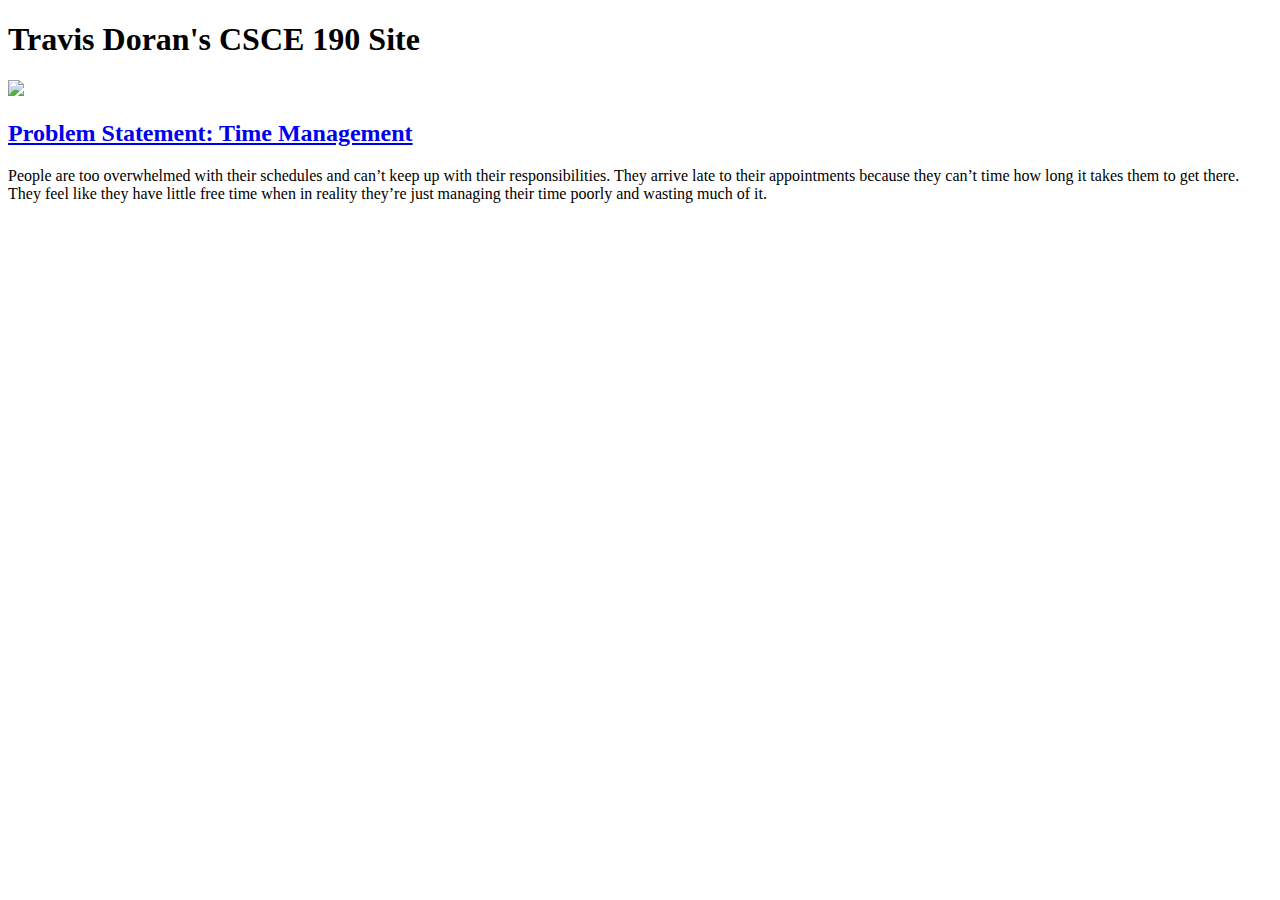
==== index.html @ 8eaff34e "Add files via upload" ====
<!DOCTYPE html>
<html>
    <head>
        <title>CSCE 190: Travis Doran</title>
    </head>
    <body>
        <h1>Travis Doran's CSCE 190 Site</h1>

        <section class="assignment">
            <a href="files/Problem Statement.pdf"><img src="images/Problem Statement.PNG"</a>
            <section class="ass-details">
                <a href="files/Problem Statement.pdf"><h2>Problem Statement: Time Management</h2></a>
                <p>People are too overwhelmed with their schedules and can’t keep up with their responsibilities. They arrive late to their appointments because they can’t time how long it takes them to get there. They feel like they have little free time when in reality they’re just managing their time poorly and wasting much of it.
                </p>
            
            </section>          
        </section>   
    </body>
</html>
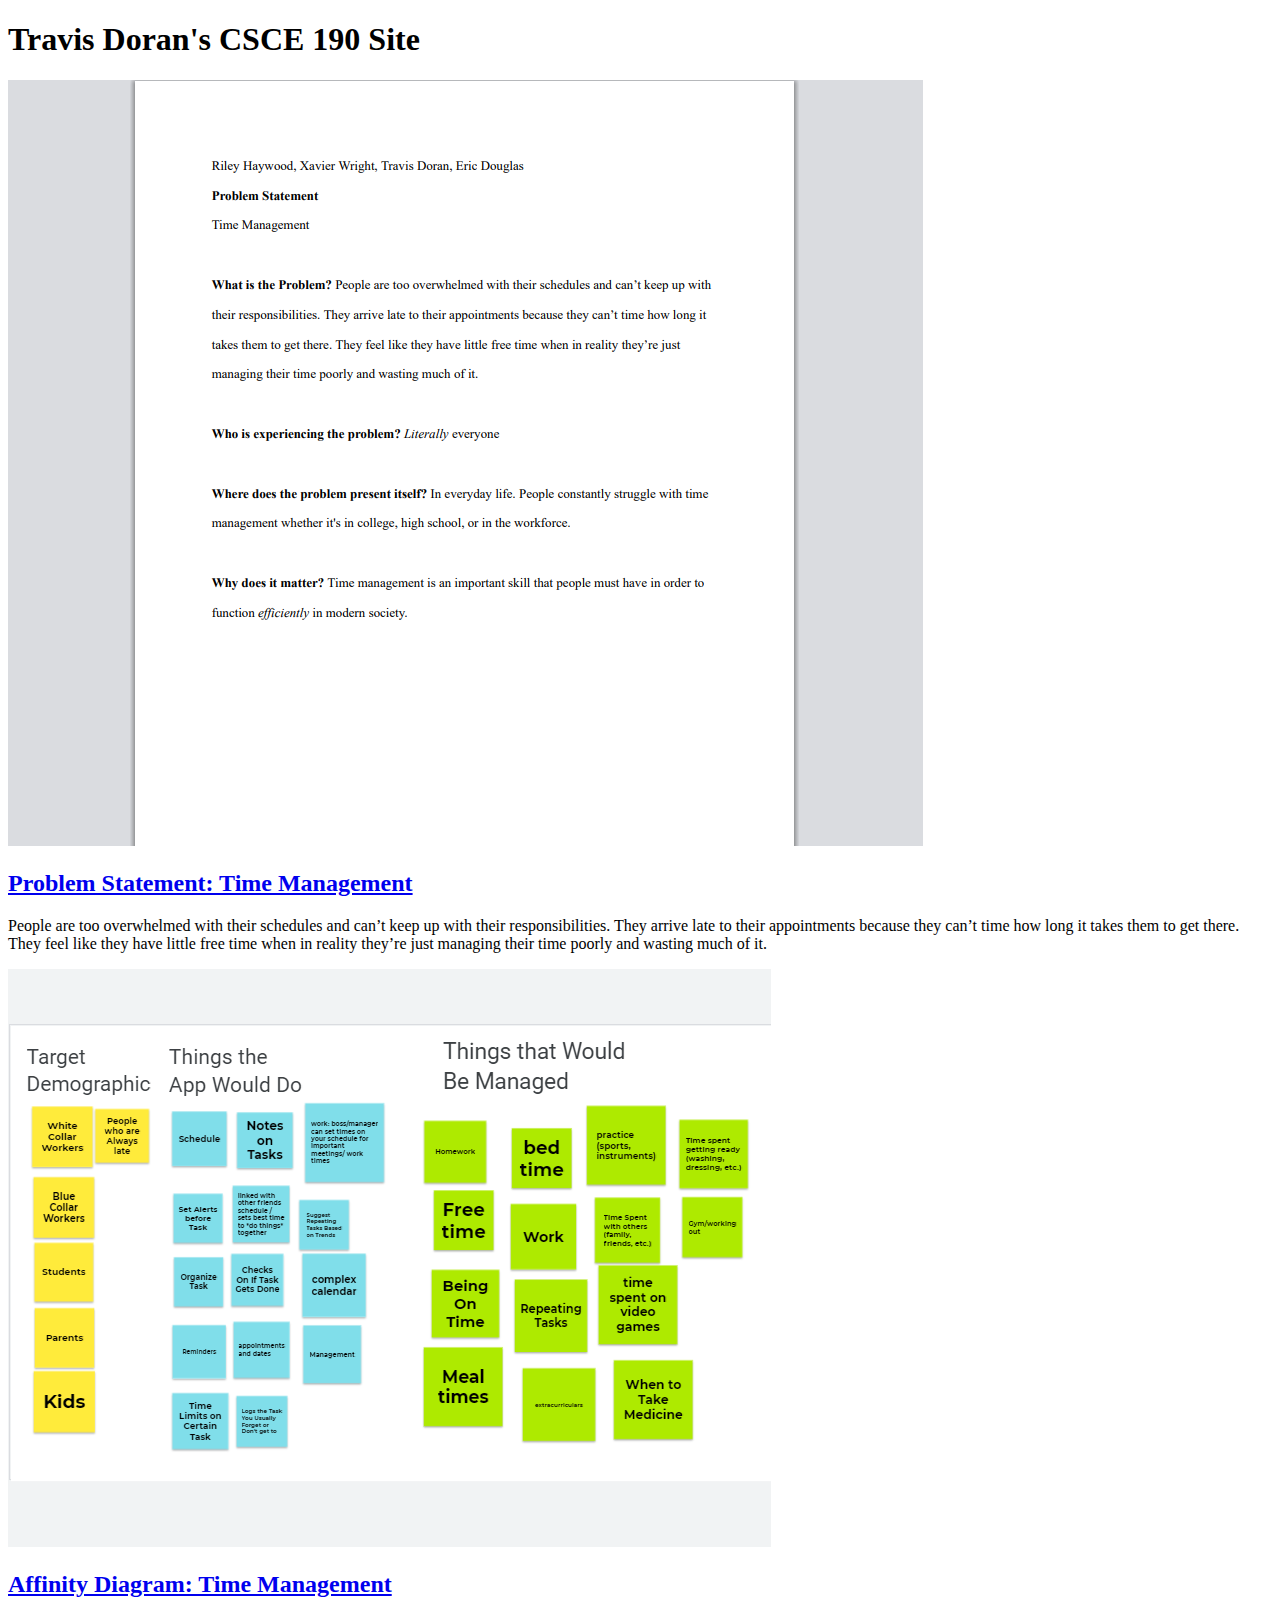
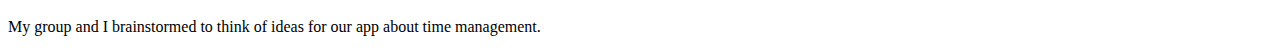
==== commit a6fa3681: "Add files via upload" ====
--- a/index.html
+++ b/index.html
@@ -5,7 +5,8 @@
     </head>
     <body>
         <h1>Travis Doran's CSCE 190 Site</h1>
-
+        
+        <!-- Problem Statement Assingment-->
         <section class="assignment">
             <a href="files/Problem Statement.pdf"><img src="images/Problem Statement.PNG"</a>
             <section class="ass-details">
@@ -14,6 +15,17 @@
                 </p>
             
             </section>          
+        </section>  
+        
+        <!-- Affinity Diagram Assignment-->
+        <section class="assignment">
+            <a href="files/affinity-diagram.pdf"><img src="images/affinity-diagram.PNG"</a>
+            <section class="ass-details">
+                <a href="files/affinity-diagram.pdf"><h2>Affinity Diagram: Time Management</h2></a>
+                <p>My group and I brainstormed to think of ideas for our app about time management.
+                </p>
+            
+            </section>          
         </section>   
     </body>
 </html>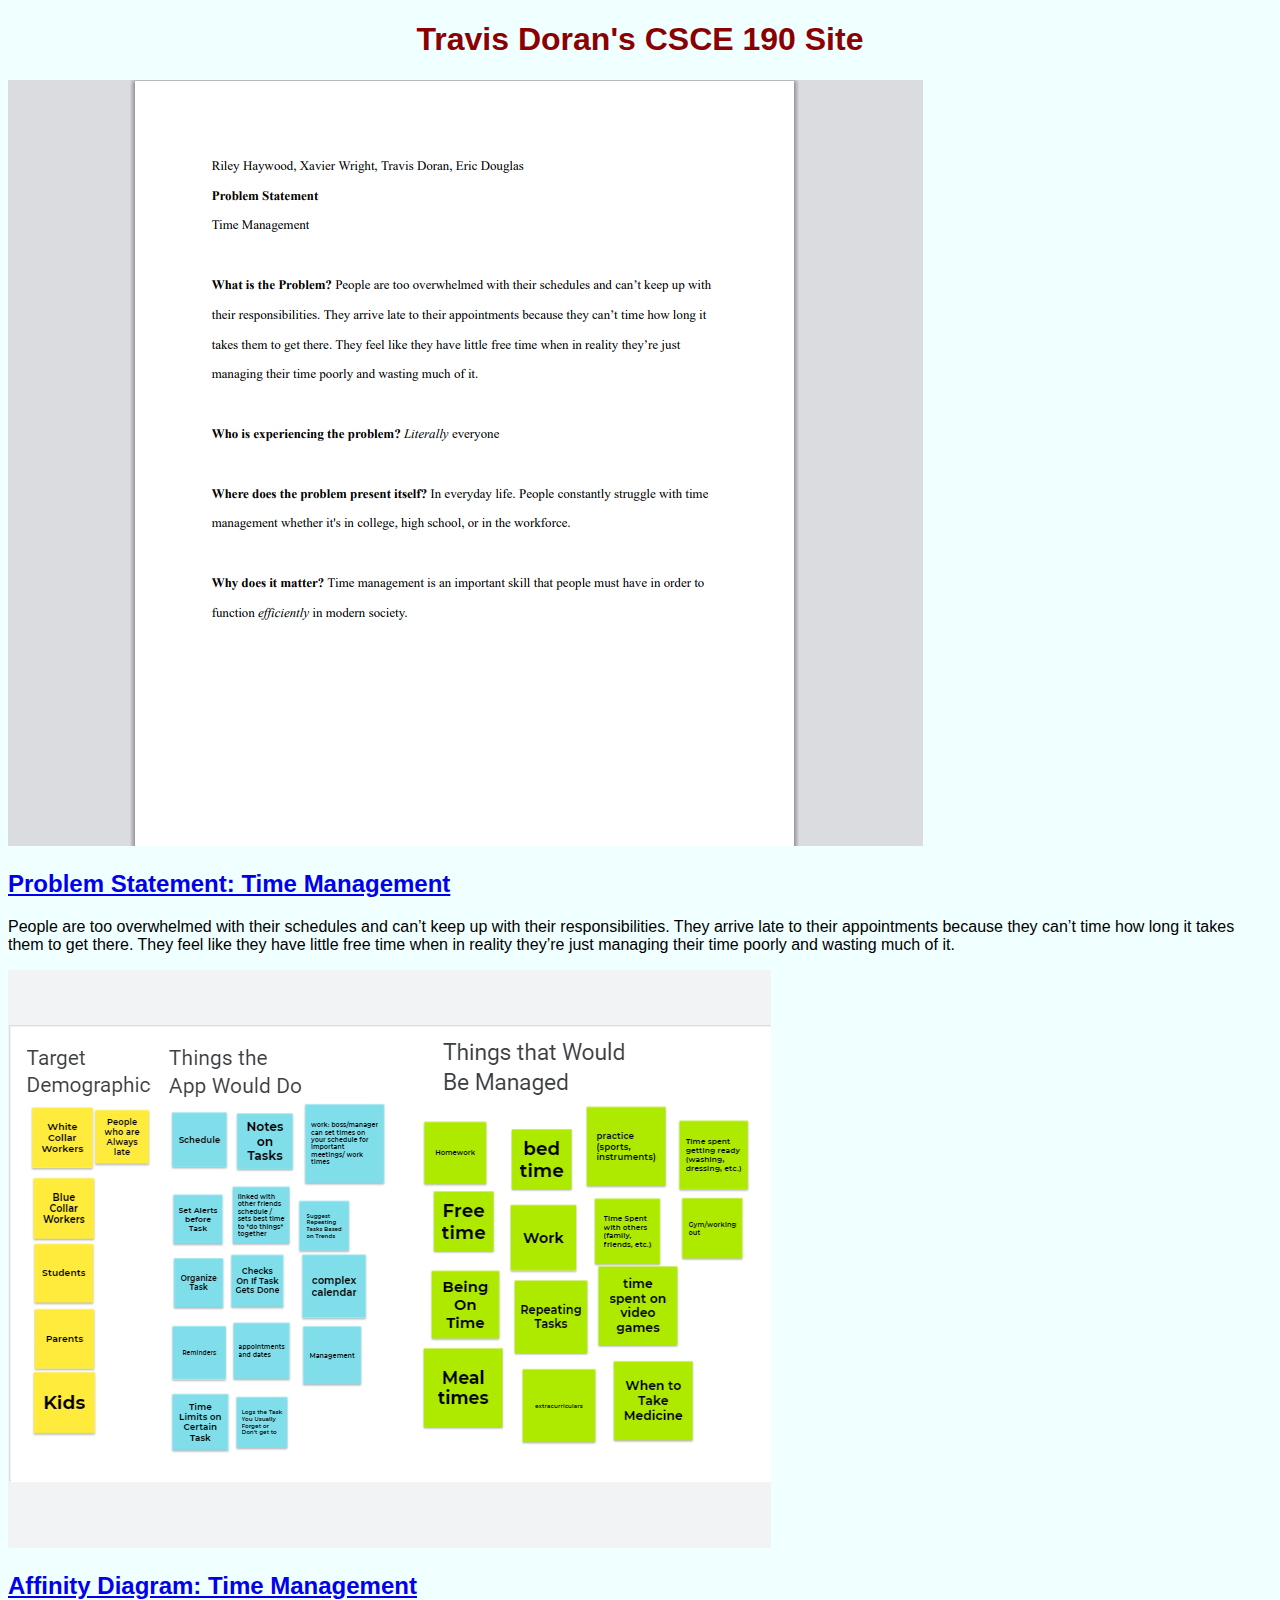
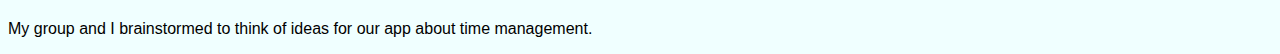
==== commit 20037fda: "Add files via upload" ====
--- a/index.html
+++ b/index.html
@@ -2,6 +2,7 @@
 <html>
     <head>
         <title>CSCE 190: Travis Doran</title>
+        <link rel="stylesheet" href="styles.css">
     </head>
     <body>
         <h1>Travis Doran's CSCE 190 Site</h1>
--- a/styles.css
+++ b/styles.css
@@ -0,0 +1,9 @@
+body {
+    background: azure;
+    font-family:Arial, Arial, Helvetica, sans-serif; 
+}
+
+h1 {
+    color: darkred;
+    text-align:center;
+}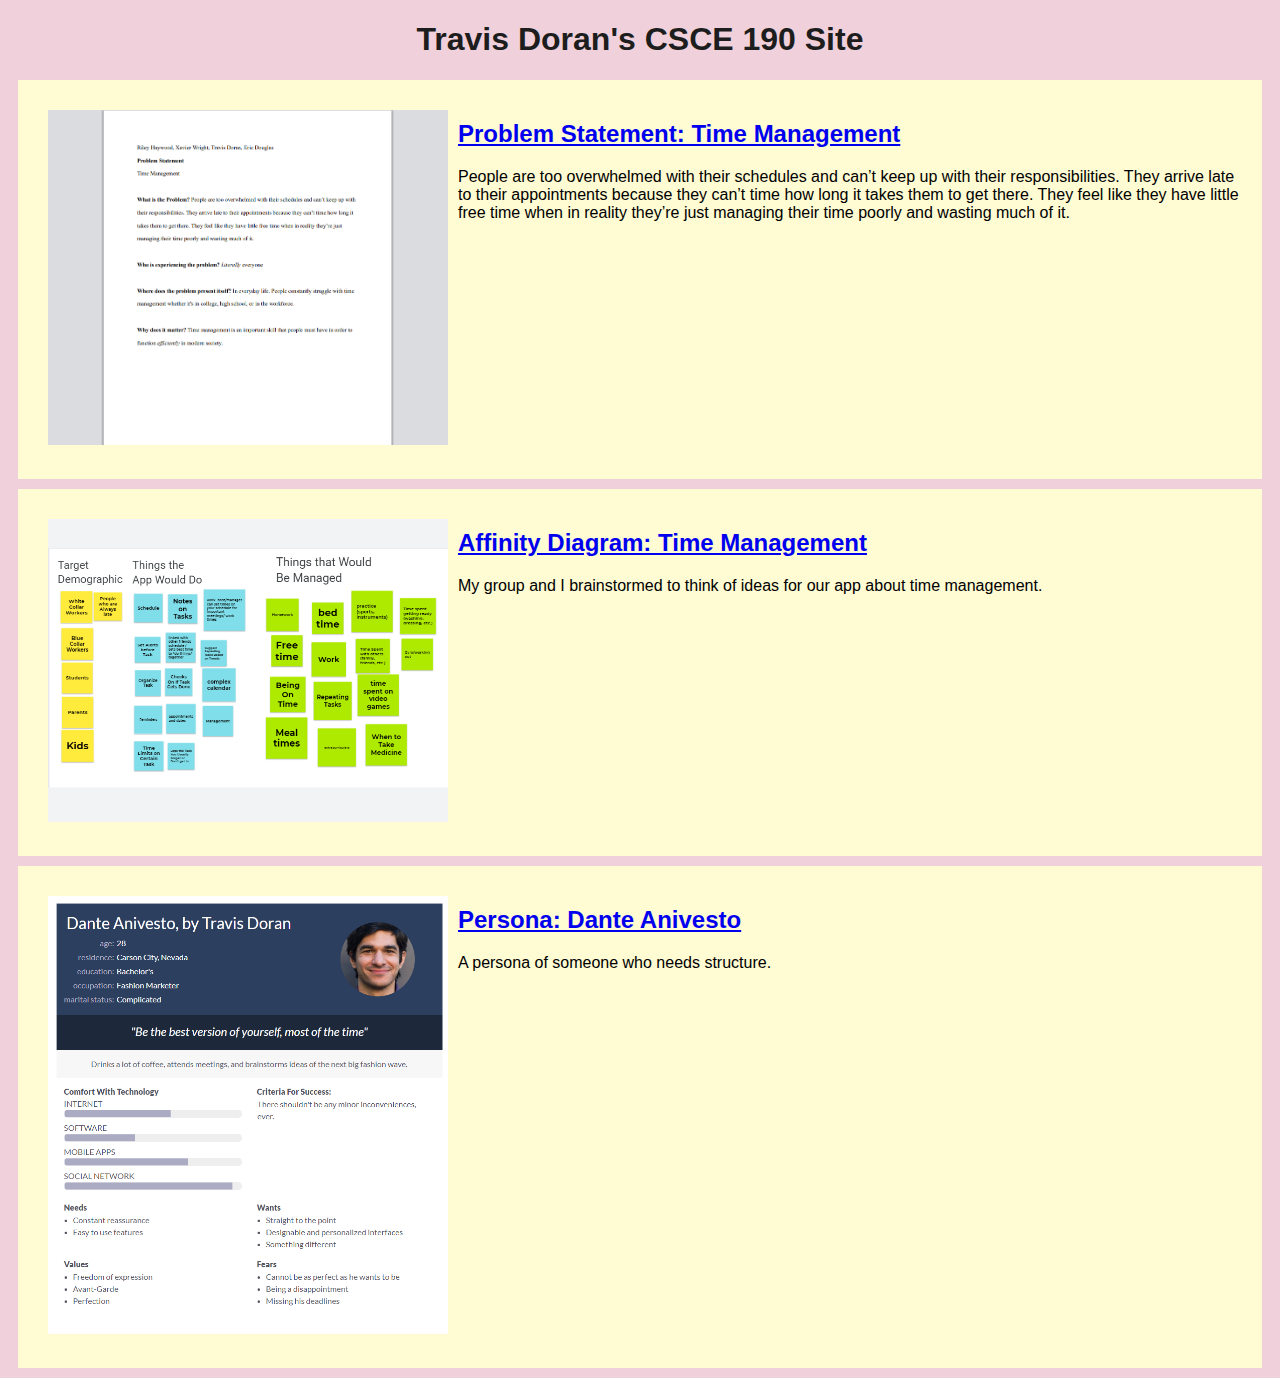
==== commit 72045201: "Add files via upload" ====
--- a/index.html
+++ b/index.html
@@ -9,9 +9,9 @@
         
         <!-- Problem Statement Assingment-->
         <section class="assignment">
-            <a href="files/Problem Statement.pdf"><img src="images/Problem Statement.PNG"</a>
+            <a href="files/Problem-Statement.pdf"><img src="images/Problem Statement.PNG"</a>
             <section class="ass-details">
-                <a href="files/Problem Statement.pdf"><h2>Problem Statement: Time Management</h2></a>
+                <a href="files/Problem-Statement.pdf"><h2>Problem Statement: Time Management</h2></a>
                 <p>People are too overwhelmed with their schedules and can’t keep up with their responsibilities. They arrive late to their appointments because they can’t time how long it takes them to get there. They feel like they have little free time when in reality they’re just managing their time poorly and wasting much of it.
                 </p>
             
@@ -28,5 +28,15 @@
             
             </section>          
         </section>   
+         <!-- Persona Assignment-->
+         <section class="assignment">
+            <a href="files/persona.pdf"><img src="images/persona.png"</a>
+            <section class="ass-details">
+                <a href="files/persona.pdf"><h2>Persona: Dante Anivesto</h2></a>
+                <p>A persona of someone who needs structure.
+                </p>
+            
+            </section>          
+        </section>   
     </body>
 </html>--- a/styles.css
+++ b/styles.css
@@ -1,9 +1,21 @@
 body {
-    background: azure;
+    background: rgb(240, 209, 219);
     font-family:Arial, Arial, Helvetica, sans-serif; 
 }
 
+.assignment {
+    display:flex;
+    padding: 20px;
+    margin: 10px;
+    background:rgb(255, 251, 211)
+}
+
+.assignment img {
+    width:400px;
+    padding:10px;
+}
+
 h1 {
-    color: darkred;
+    color: rgb(29, 29, 29);
     text-align:center;
 }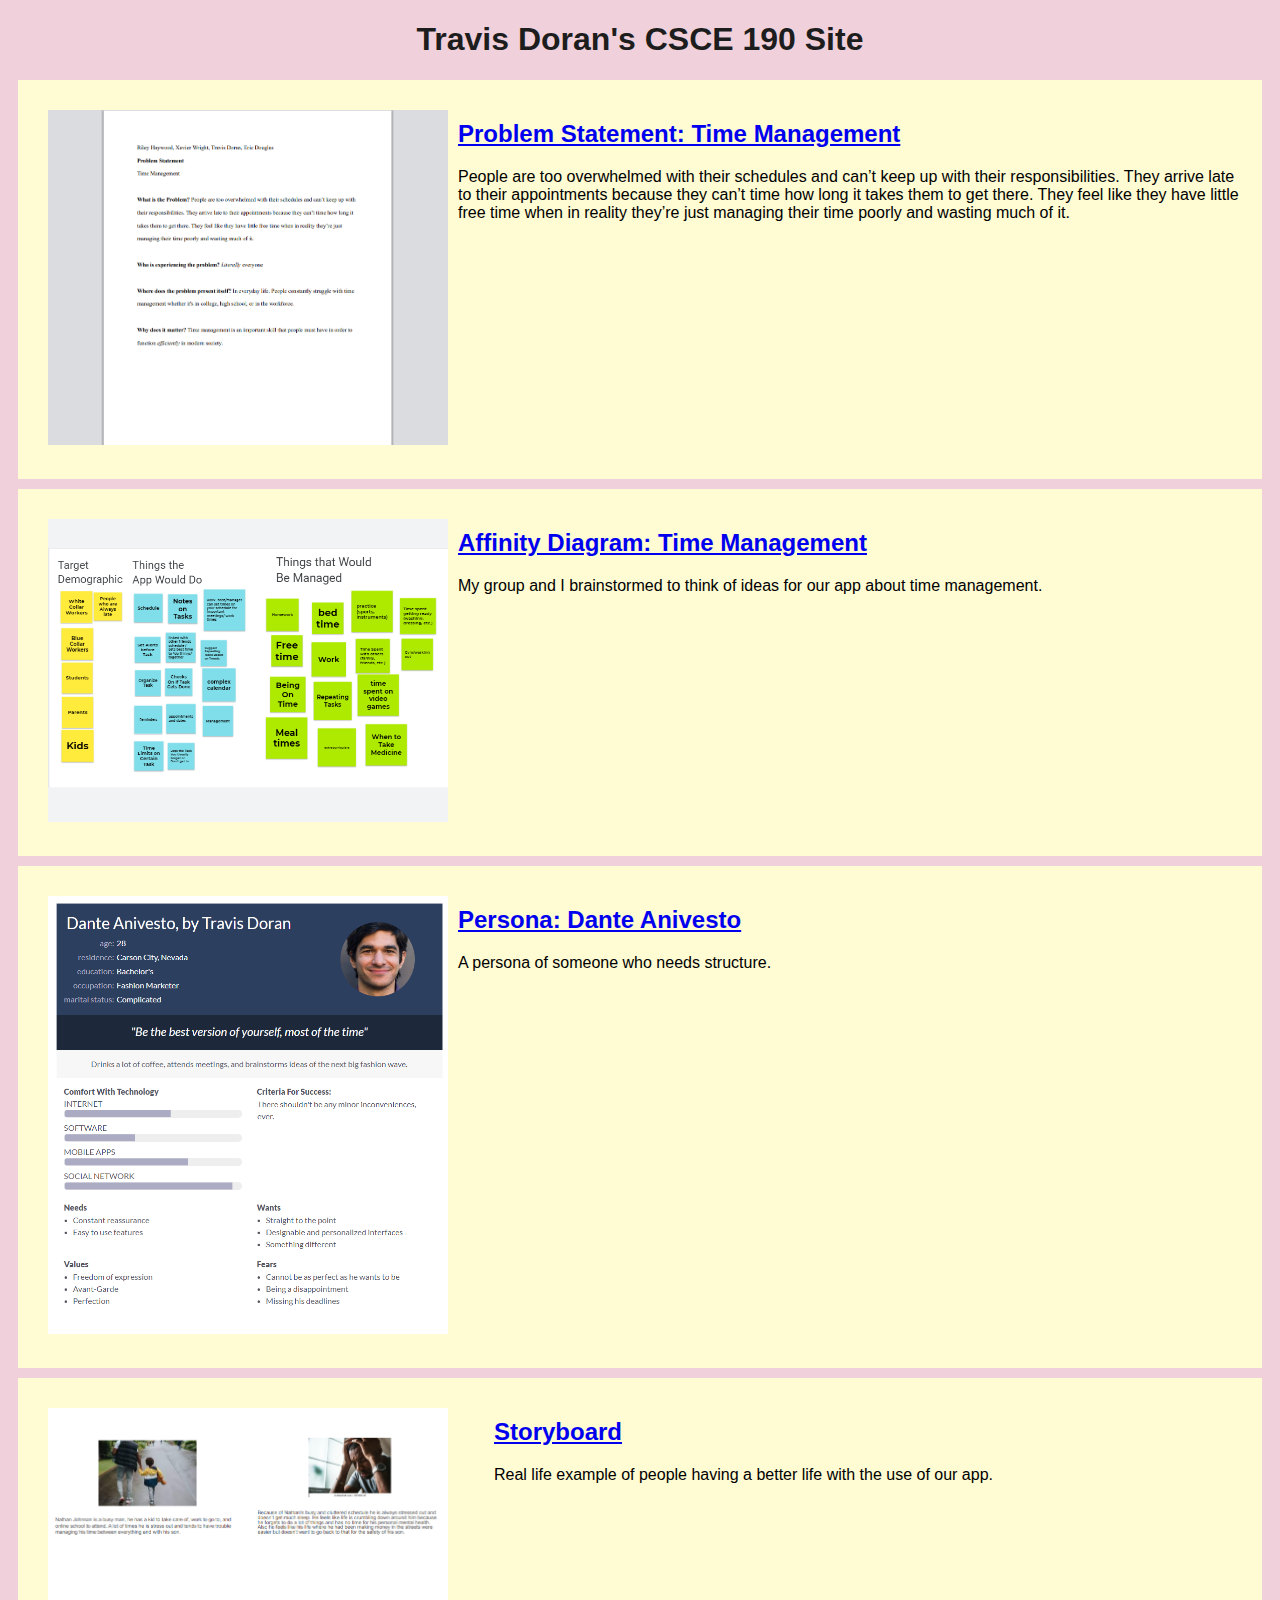
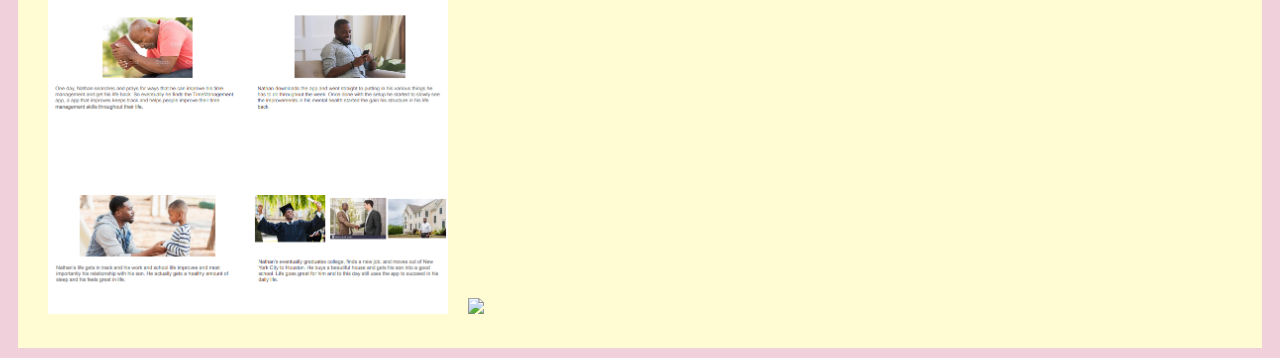
==== commit 31095cab: "Add files via upload" ====
--- a/index.html
+++ b/index.html
@@ -28,6 +28,7 @@
             
             </section>          
         </section>   
+
          <!-- Persona Assignment-->
          <section class="assignment">
             <a href="files/persona.pdf"><img src="images/persona.png"</a>
@@ -38,5 +39,16 @@
             
             </section>          
         </section>   
+
+        <!-- Storyboard Assignment-->
+        <section class="assignment">
+            <a href="files/teamstoryboard.pdf"><img src="images/Storyboard1.PNG"</a><img src="images/Storyboard2.PNG"</a>
+            <section class="ass-details">
+                <a href="files/teamstoryboard.pdf"><h2>Storyboard</h2></a>
+                <p>Real life example of people having a better life with the use of our app. 
+                </p>
+            
+            </section>          
+        </section>   
     </body>
 </html>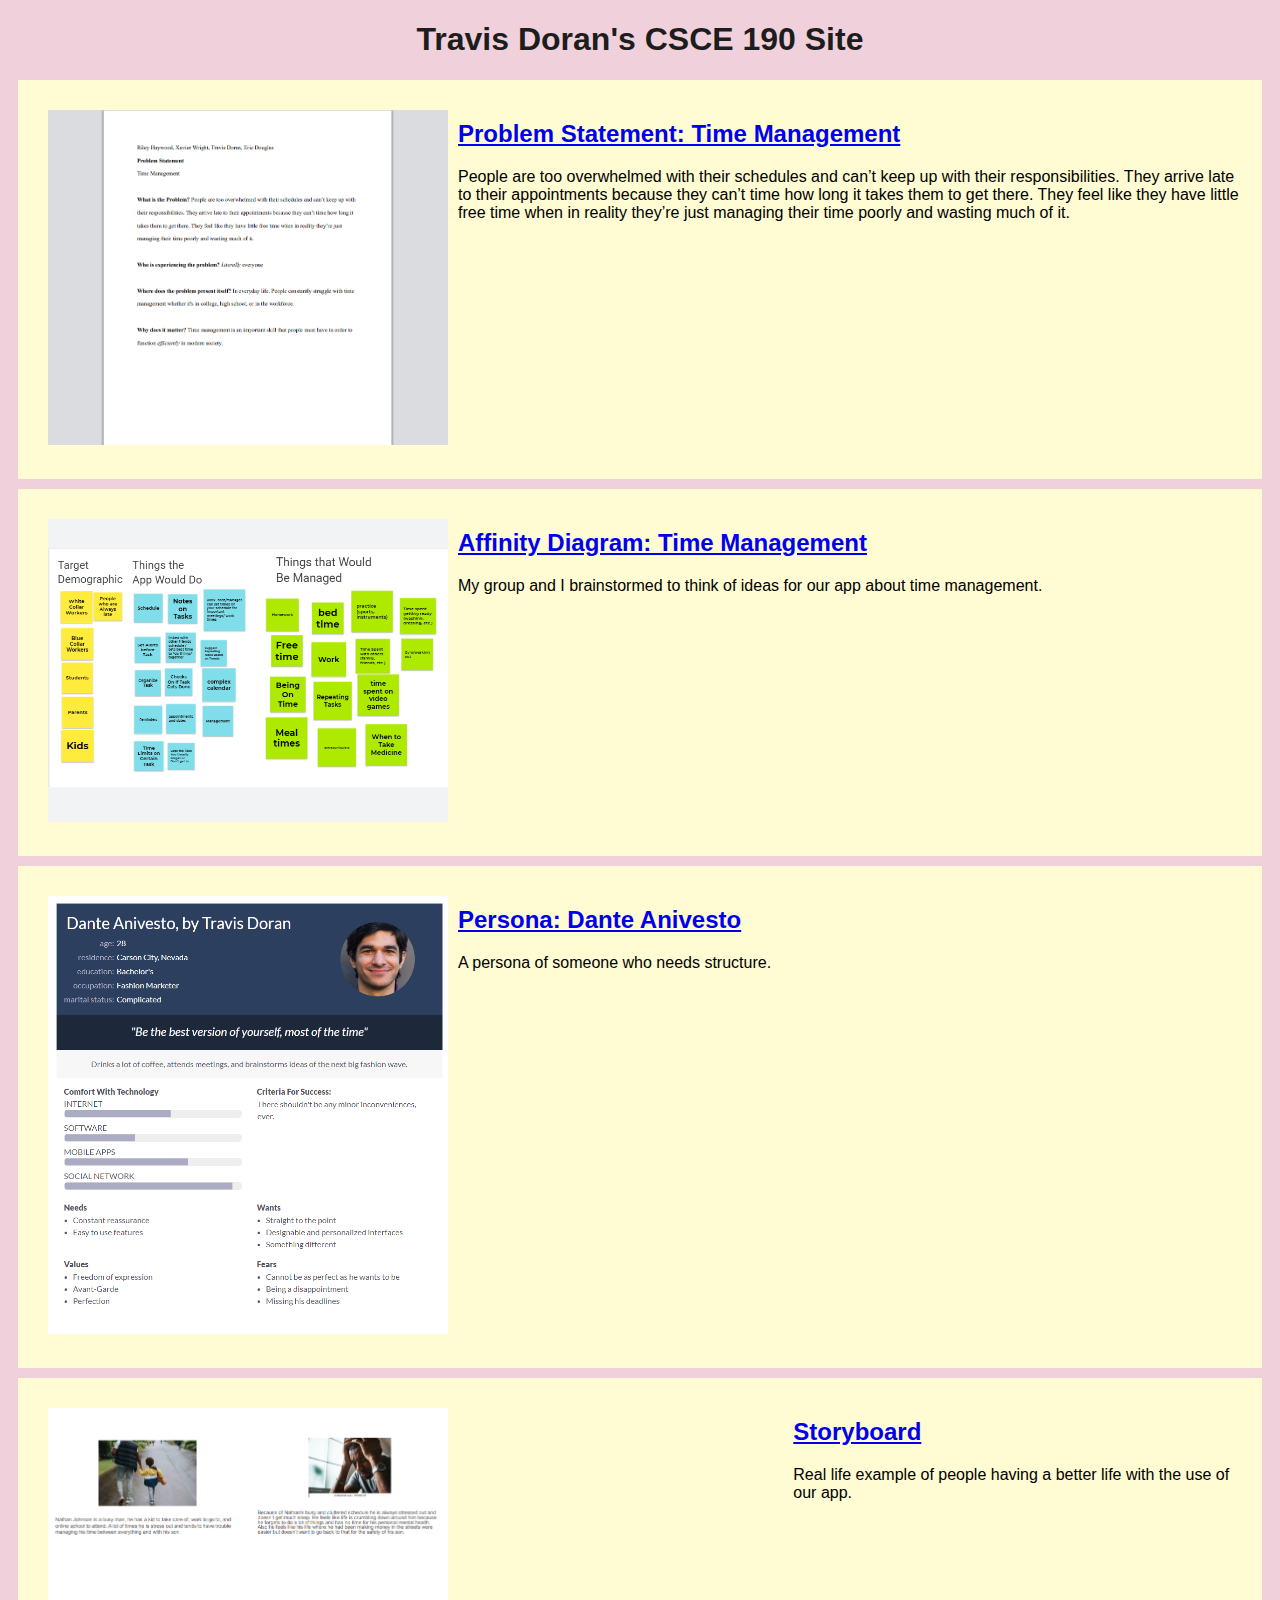
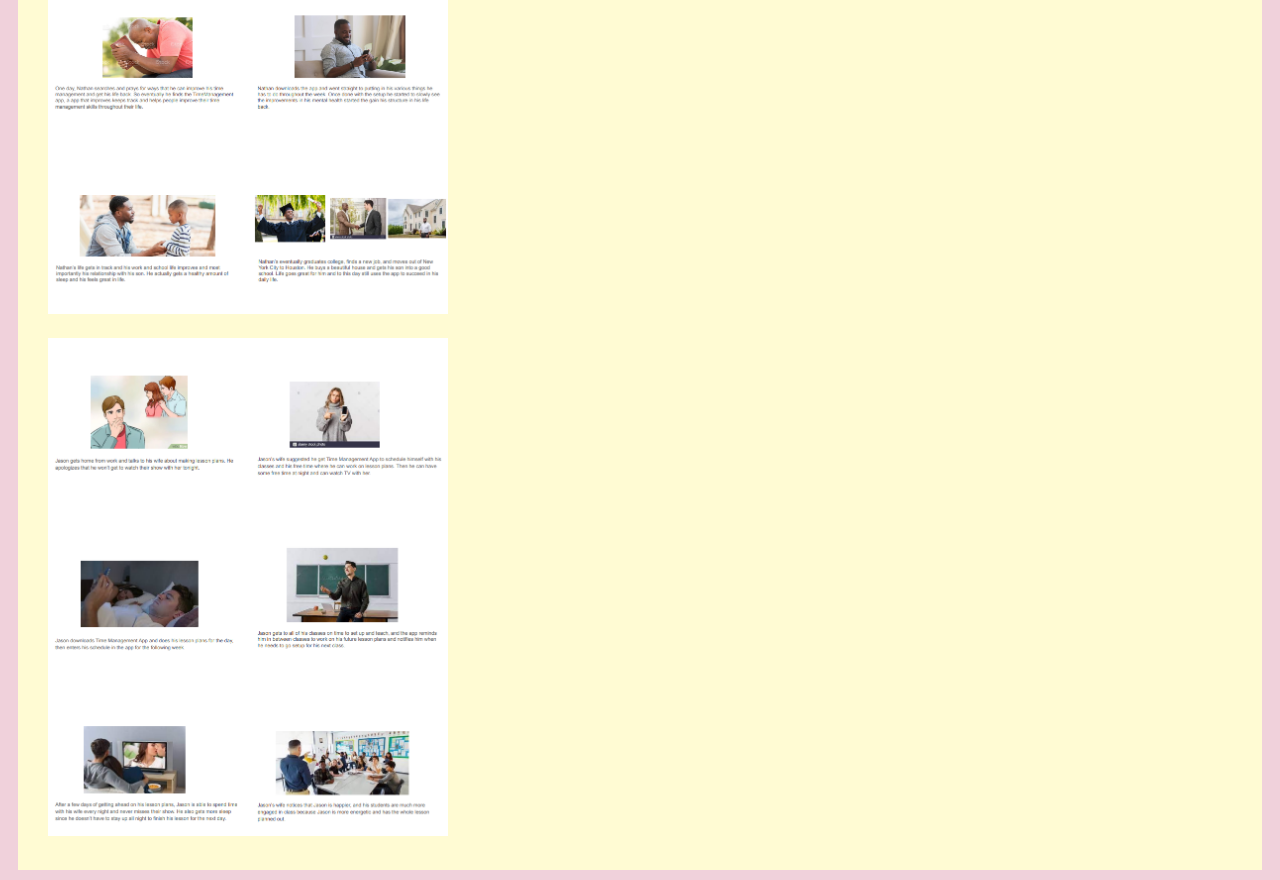
==== commit 9f7c6112: "Add files via upload" ====
--- a/index.html
+++ b/index.html
@@ -42,7 +42,7 @@
 
         <!-- Storyboard Assignment-->
         <section class="assignment">
-            <a href="files/teamstoryboard.pdf"><img src="images/Storyboard1.PNG"</a><img src="images/Storyboard2.PNG"</a>
+            <a href="files/teamstoryboard.pdf"><img src="images/Storyboard1.PNG"</a><img src="images/storyboard2.PNG"</a>
             <section class="ass-details">
                 <a href="files/teamstoryboard.pdf"><h2>Storyboard</h2></a>
                 <p>Real life example of people having a better life with the use of our app. 
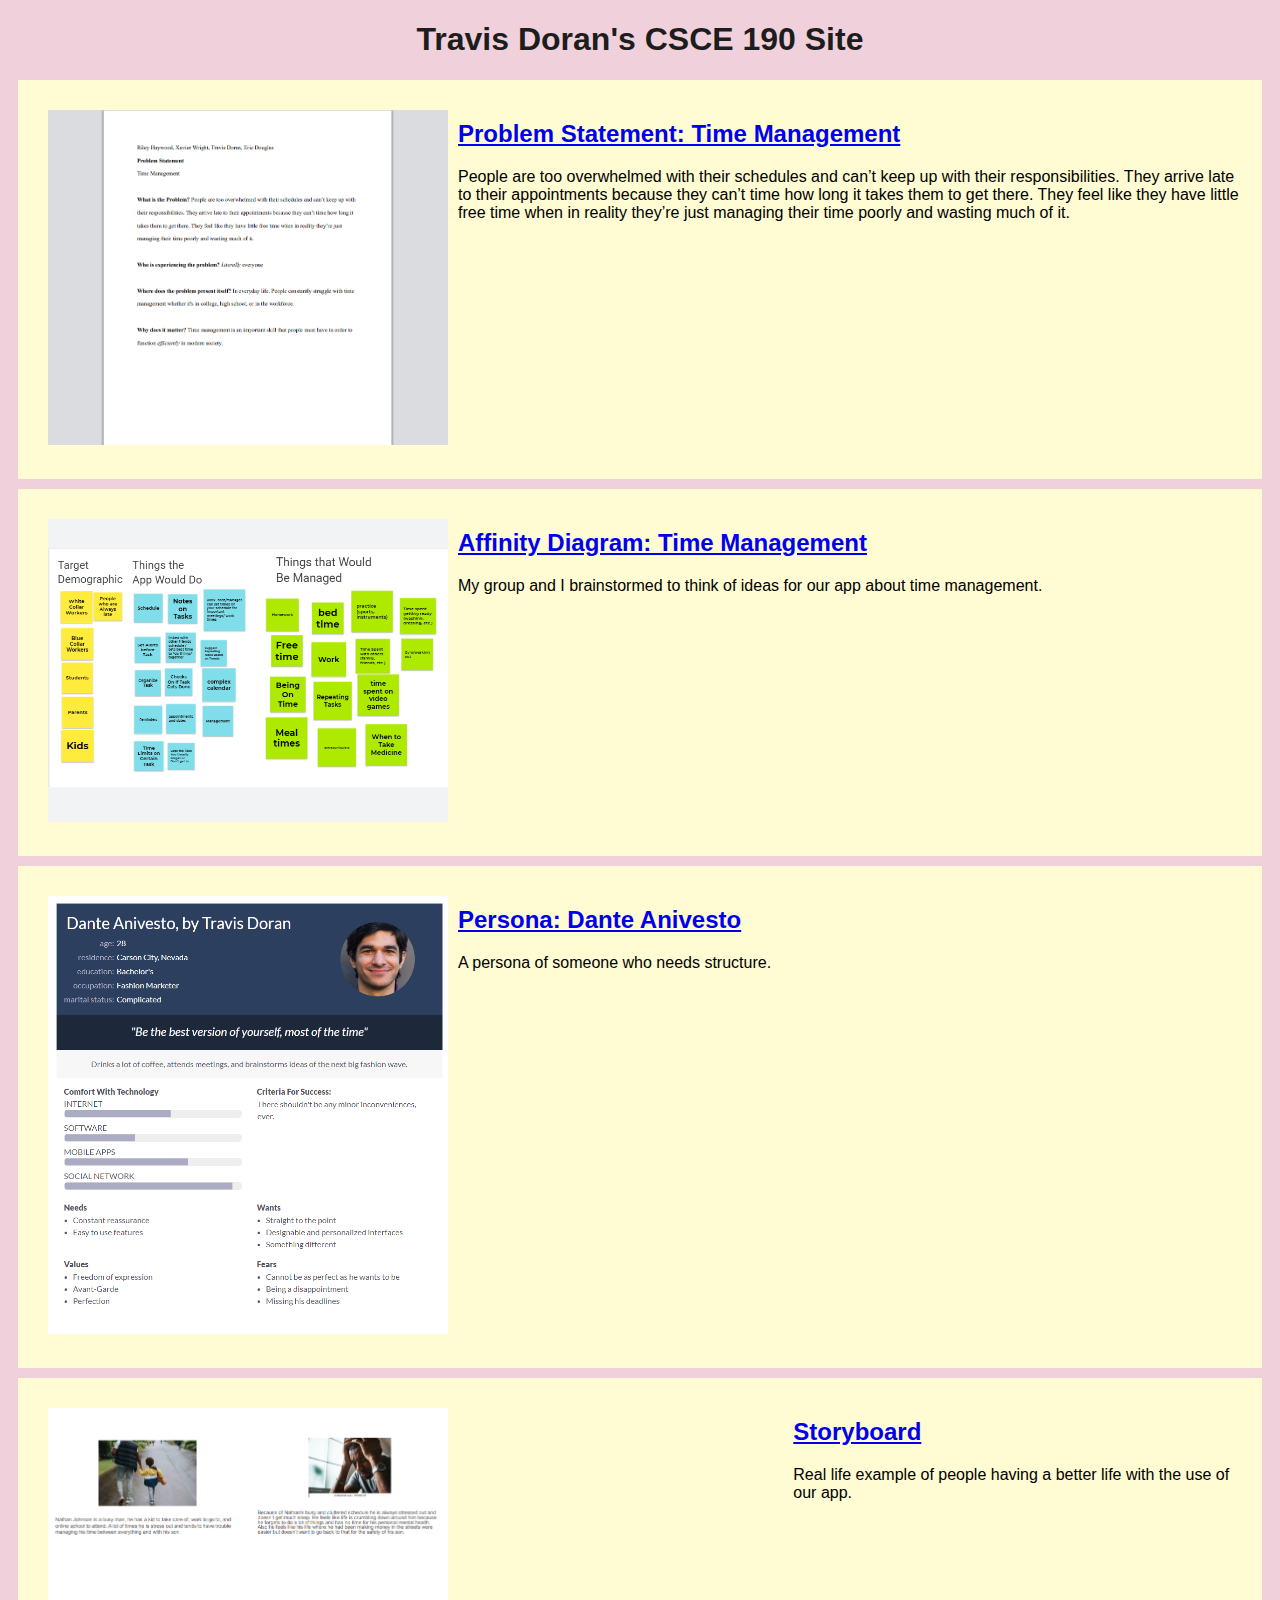
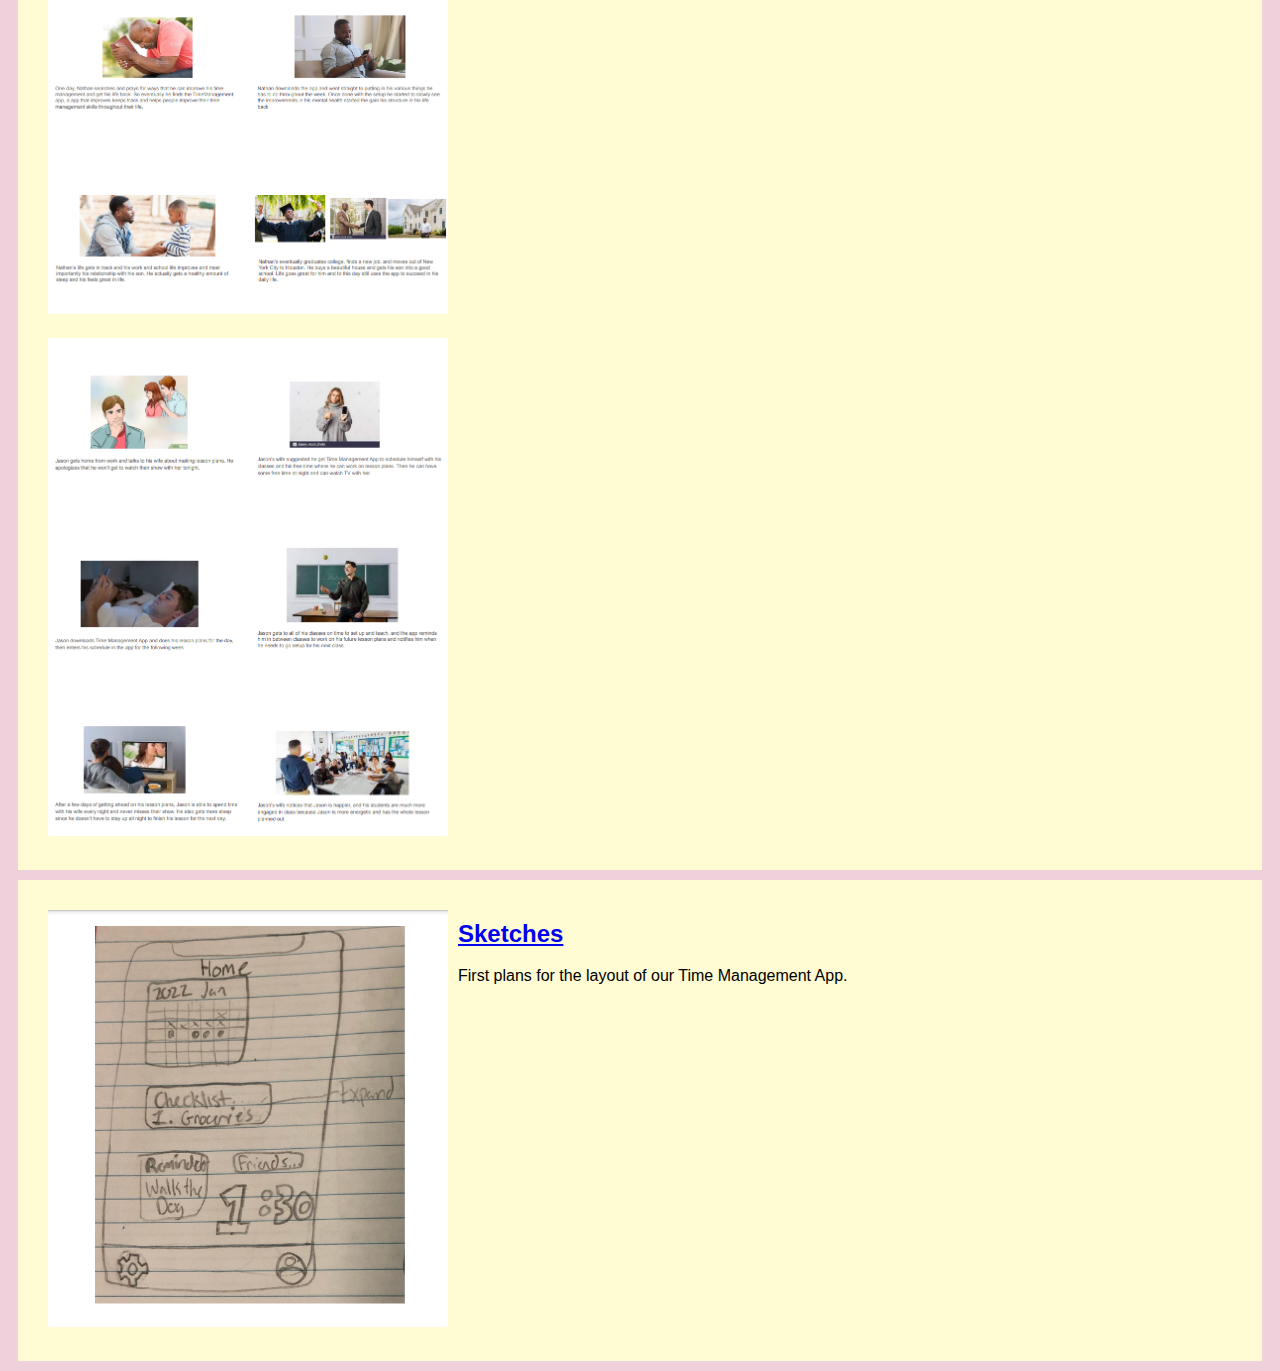
==== commit b65c75e4: "Add files via upload" ====
--- a/index.html
+++ b/index.html
@@ -50,5 +50,16 @@
             
             </section>          
         </section>   
+
+        <!-- Sketches Assignment-->
+        <section class="assignment">
+            <a href="files/Sketches.pdf"><img src="images/Sketches.PNG"</a>
+            <section class="ass-details">
+                <a href="files/Sketches.pdf"><h2>Sketches</h2></a>
+                <p> First plans for the layout of our Time Management App. 
+                </p>
+            
+            </section>          
+        </section>   
     </body>
 </html>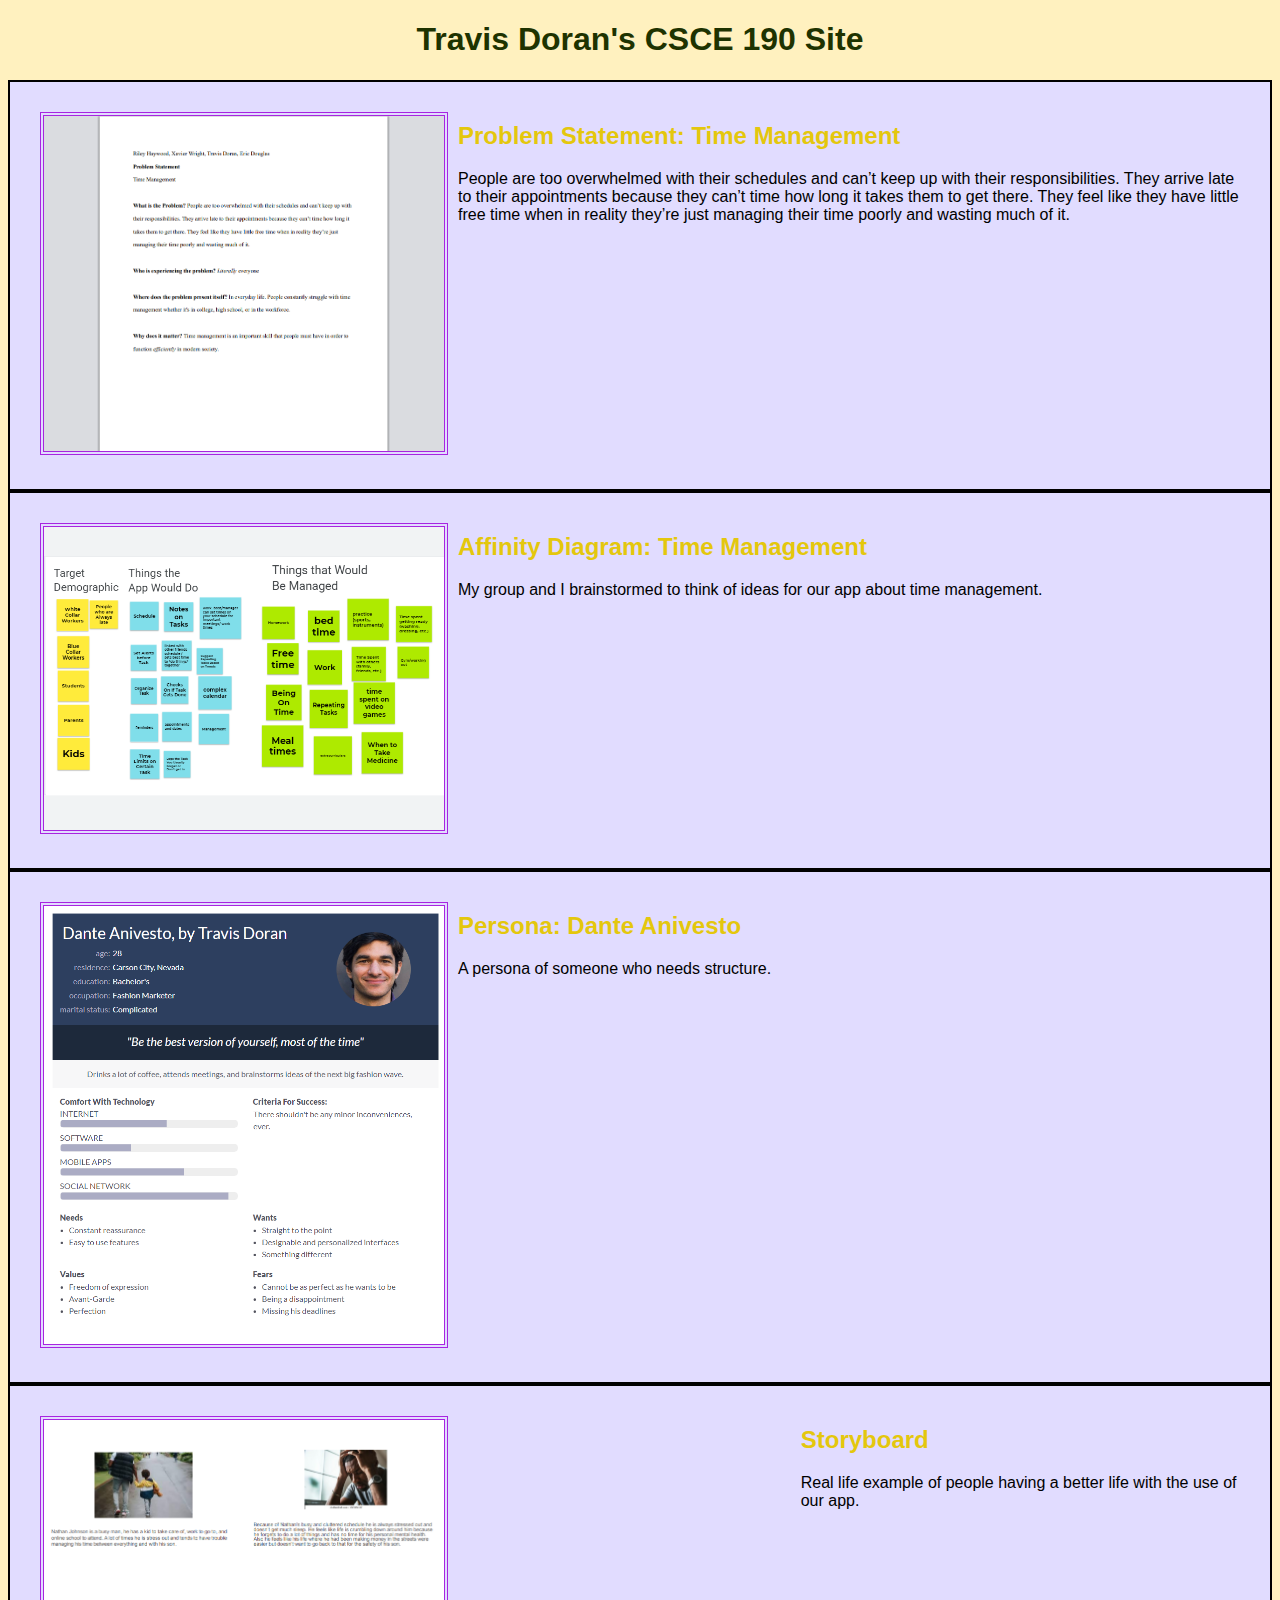
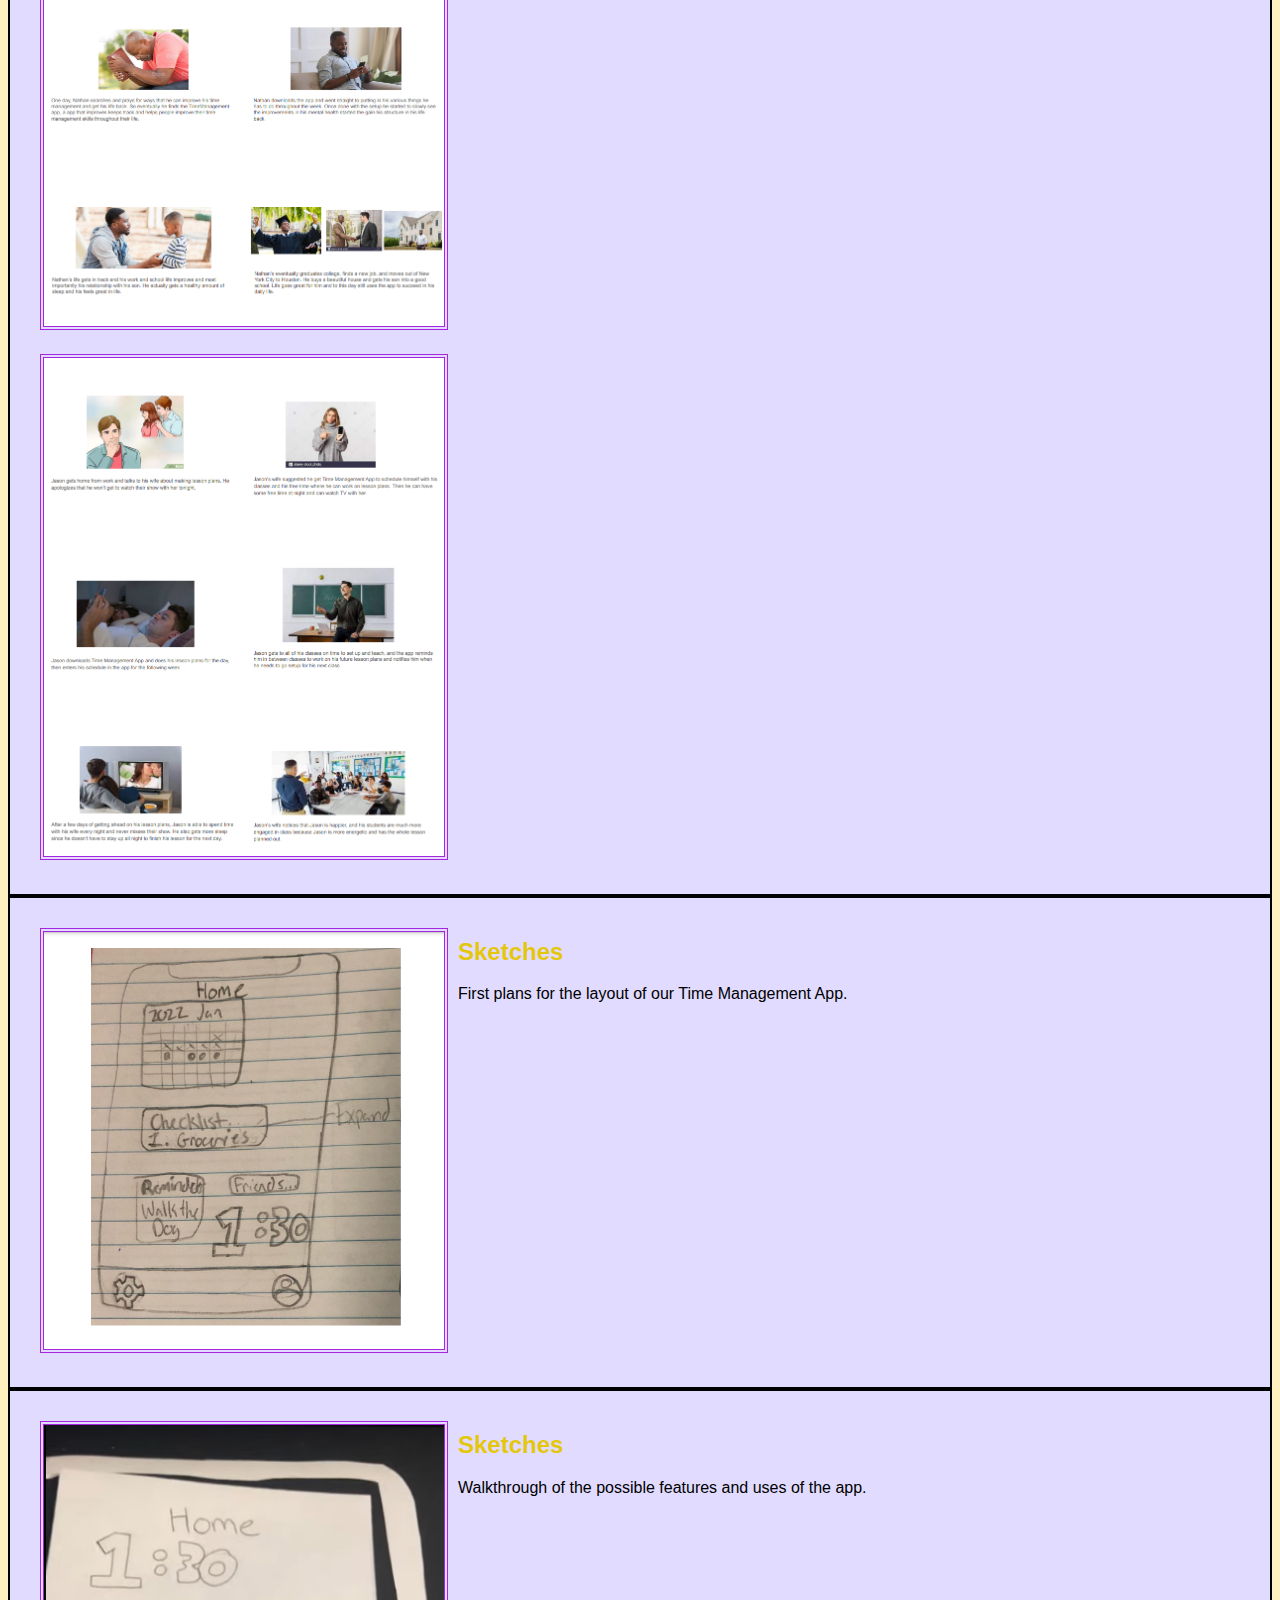
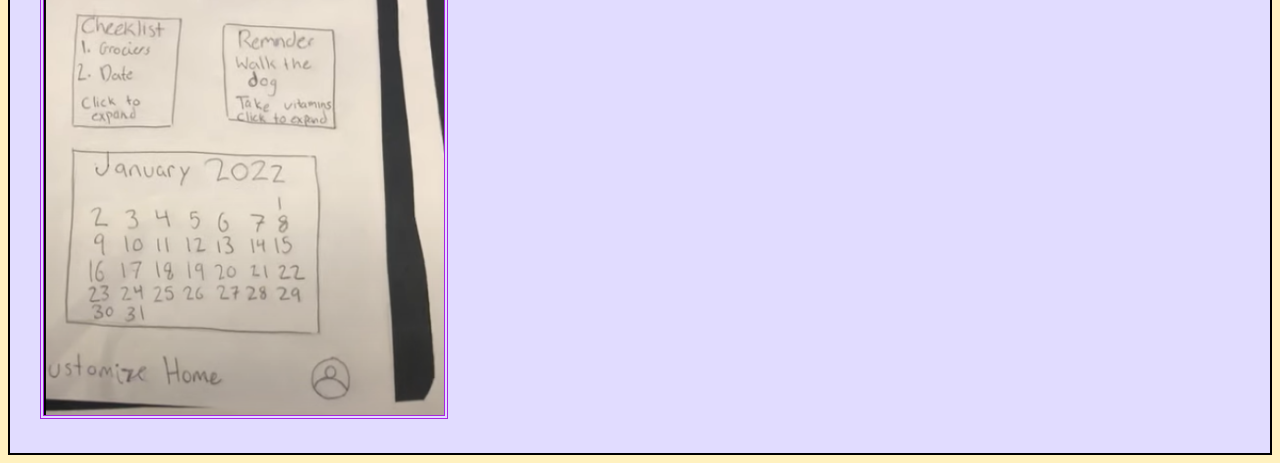
==== commit 4223fcf6: "Add files via upload" ====
--- a/index.html
+++ b/index.html
@@ -60,6 +60,17 @@
                 </p>
             
             </section>          
+        </section>  
+
+        <!-- Paper Prototype Assignment-->
+        <section class="assignment">
+            <a href="https://youtu.be/2gMXYLPEEL4"><img src="images/paperprototype.PNG"</a>
+            <section class="ass-details">
+                <a href="https://youtu.be/2gMXYLPEEL4"><h2>Sketches</h2></a>
+                <p> Walkthrough of the possible features and uses of the app. 
+                </p>
+            
+            </section>          
         </section>   
     </body>
 </html>--- a/styles.css
+++ b/styles.css
@@ -1,21 +1,28 @@
 body {
-    background: rgb(240, 209, 219);
+    background: #FFF1BF;
     font-family:Arial, Arial, Helvetica, sans-serif; 
 }
 
 .assignment {
     display:flex;
     padding: 20px;
-    margin: 10px;
-    background:rgb(255, 251, 211)
+    border: 2px solid black;
+    background:#E1DCFF;
 }
 
 .assignment img {
     width:400px;
-    padding:10px;
+    margin: 10px;
+    border: 4px double #A825E0;
+    
 }
 
 h1 {
-    color: rgb(29, 29, 29);
+    color: #1e3300;
     text-align:center;
+}
+
+a {
+    text-decoration: none;
+    color: #e4c70d;
 }